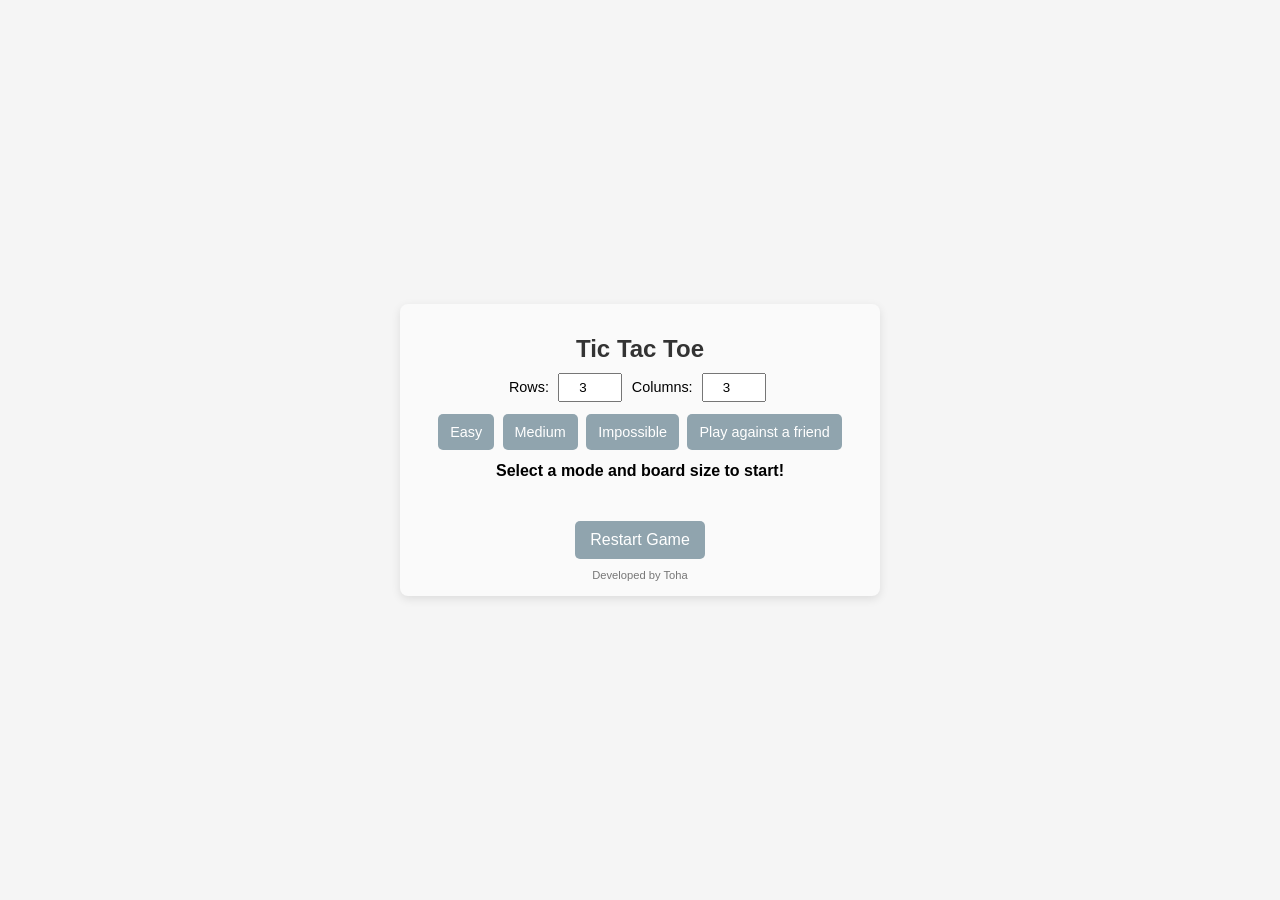
==== index.html @ 947cb2d1 "Add files via upload" ====
<!DOCTYPE html>
<html lang="en">
  <head>
    <meta charset="UTF-8" />
    <meta name="viewport" content="width=device-width, initial-scale=1" />
    <title>Tic Tac Toe - Eye Comfort Edition</title>
    <style>
      :root {
        /* Soothing, muted colors */
        --primary-color: #90A4AE;         /* Soft blue-gray for primary buttons */
        --primary-hover: #78909C;         /* Slightly darker for hover */
        --border-color: #B0BEC5;          /* Light grey border for cells */
        --win-bg: #DCEDC8;                /* Calm pastel green for winning cells */
        --win-glow-start: #AED581;        /* Soft glow effect start */
        --win-glow-end: #7CB342;          /* Soft glow effect end */
        --reset-bg: #90A4AE;              /* Reset button background */
        --reset-hover: #78909C;           /* Hover color for reset button */
        --container-bg: #FAFAFA;          /* Very light grey container background */
        --text-color: #455A64;            /* Dark blue-gray for cell text */
      }

      /* Basic reset and layout */
      html,
      body {
        margin: 0;
        padding: 0;
        background: #f5f5f5;
        font-family: Arial, sans-serif;
        height: 100%;
      }
      body {
        display: flex;
        align-items: center;
        justify-content: center;
        min-height: 100vh;
      }

      /* Main container remains static */
      .container {
        position: relative;
        width: 90%;
        max-width: 450px;
        padding: 15px;
        background: var(--container-bg);
        border-radius: 8px;
        box-shadow: 0 3px 10px rgba(0, 0, 0, 0.1);
        text-align: center;
        margin: 10px;
        overflow: hidden;
      }

      h1 {
        margin-bottom: 10px;
        color: #333;
        font-size: 1.5em;
      }

      /* Confetti container */
      #confettiContainer {
        position: absolute;
        top: 0;
        left: 0;
        right: 0;
        bottom: 0;
        pointer-events: none;
        overflow: visible;
        z-index: 10;
      }

      /* Board size inputs */
      .board-size {
        margin-bottom: 10px;
      }
      .board-size label {
        font-size: 0.9em;
      }
      .board-size input {
        width: 50px;
        padding: 5px;
        margin: 0 5px;
        text-align: center;
      }

      /* Mode buttons */
      .modes {
        margin-bottom: 10px;
      }
      .mode {
        margin: 2px;
        padding: 10px 12px;
        background-color: var(--primary-color);
        color: white;
        border: none;
        border-radius: 5px;
        cursor: pointer;
        font-size: 0.9em;
        transition: background-color 0.3s;
      }
      .mode:hover {
        background-color: var(--primary-hover);
      }

      /* Status message */
      #status {
        margin: 10px 0;
        font-weight: bold;
        min-height: 1.2em;
        font-size: 1em;
      }

      /* Board container (static) */
      #board {
        display: grid;
        gap: 5px;
        margin: 15px auto;
      }

      /* Game cells */
      .cell {
        position: relative;
        background: var(--container-bg);
        border: 2px solid var(--border-color);
        cursor: pointer;
        user-select: none;
        animation: fadeIn 0.5s ease-in-out;
        height: 0;
        padding-bottom: 100%;
      }
      .cell span {
        position: absolute;
        top: 50%;
        left: 50%;
        transform: translate(-50%, -50%);
        font-size: 2em;
        color: var(--text-color);
      }
      .cell.cell-filled span {
        animation: pop 0.3s forwards;
      }
      @keyframes pop {
        from {
          transform: translate(-50%, -50%) scale(0.5);
        }
        to {
          transform: translate(-50%, -50%) scale(1);
        }
      }
      @keyframes fadeIn {
        from {
          opacity: 0;
          transform: scale(0.5);
        }
        to {
          opacity: 1;
          transform: scale(1);
        }
      }

      /* Winning cell highlight with soft glow */
      .win {
        background-color: var(--win-bg);
        animation: glow 1s infinite alternate;
      }
      @keyframes glow {
        from {
          box-shadow: 0 0 10px var(--win-glow-start);
        }
        to {
          box-shadow: 0 0 20px var(--win-glow-end);
        }
      }

      /* Confetti element styling and animation */
      .confetti {
        position: absolute;
        width: 8px;
        height: 8px;
        opacity: 0.9;
        pointer-events: none;
        animation: confettiFall linear forwards;
      }
      @keyframes confettiFall {
        0% {
          transform: translate(0, 0) rotate(0deg);
          opacity: 1;
        }
        100% {
          transform: translate(var(--tx), var(--ty)) rotate(360deg);
          opacity: 0;
        }
      }

      /* Restart button */
      #reset {
        margin-top: 10px;
        padding: 10px 15px;
        font-size: 1em;
        border: none;
        background-color: var(--reset-bg);
        color: white;
        border-radius: 5px;
        cursor: pointer;
        transition: background-color 0.3s;
      }
      #reset:hover {
        background-color: var(--reset-hover);
      }

      /* Footer branding */
      footer {
        margin-top: 10px;
        font-size: 0.7em;
        color: #777;
      }

      /* Mobile tweaks */
      @media (max-width: 480px) {
        h1 {
          font-size: 1.3em;
        }
        .cell span {
          font-size: 1.5em;
        }
        .mode {
          padding: 8px 10px;
          font-size: 0.85em;
        }
        #reset {
          padding: 8px 12px;
          font-size: 0.9em;
        }
      }
    </style>
  </head>
  <body>
    <div class="container">
      <h1>Tic Tac Toe</h1>
      <!-- Confetti container -->
      <div id="confettiContainer"></div>
      <!-- Board size settings -->
      <div class="board-size">
        <label for="rowsInput">Rows:</label>
        <input type="number" id="rowsInput" min="3" max="5" value="3" />
        <label for="colsInput">Columns:</label>
        <input type="number" id="colsInput" min="3" max="5" value="3" />
      </div>
      <!-- Mode selection -->
      <div class="modes">
        <button class="mode" data-level="easy">Easy</button>
        <button class="mode" data-level="medium">Medium</button>
        <button class="mode" data-level="impossible">Impossible</button>
        <button class="mode" data-level="friend">Play against a friend</button>
      </div>
      <!-- Status message -->
      <div id="status">Select a mode and board size to start!</div>
      <!-- Game board (generated dynamically) -->
      <div id="board"></div>
      <button id="reset">Restart Game</button>
      <!-- Footer branding -->
      <footer>
        Developed by Toha
      </footer>
    </div>

    <script>
      // Global game state variables
      let board = [];
      let rows = 3,
        cols = 3;
      let winCount = 3;
      let currentPlayer = "X";
      let gameActive = false;
      let mode = "";
      let depthLimit = Infinity; // For minimax search on larger boards

      const statusDisplay = document.getElementById("status");
      const boardContainer = document.getElementById("board");
      const rowsInput = document.getElementById("rowsInput");
      const colsInput = document.getElementById("colsInput");
      const confettiContainer = document.getElementById("confettiContainer");

      // Mode button event listeners
      document.querySelectorAll(".mode").forEach((button) => {
        button.addEventListener("click", function () {
          mode = this.getAttribute("data-level");
          startGame();
        });
      });

      // Reset game event
      document.getElementById("reset").addEventListener("click", startGame);

      // Start / restart the game
      function startGame() {
        rows = Math.min(Math.max(parseInt(rowsInput.value) || 3, 3), 5);
        cols = Math.min(Math.max(parseInt(colsInput.value) || 3, 3), 5);

        // For rectangular boards, use the smaller dimension as the win condition
        if (rows === cols) {
          winCount = (rows === 3) ? 3 : (rows === 4 ? 3 : 4);
        } else {
          winCount = Math.min(rows, cols);
        }

        depthLimit = rows * cols > 9 ? 4 : Infinity;
        board = Array(rows * cols).fill("");
        currentPlayer = "X";
        gameActive = true;
        updateStatus();
        createBoard();
        confettiContainer.innerHTML = "";
      }

      // Dynamically create the board grid
      function createBoard() {
        boardContainer.innerHTML = "";
        boardContainer.style.gridTemplateColumns = `repeat(${cols}, 1fr)`;
        for (let i = 0; i < rows * cols; i++) {
          const cell = document.createElement("div");
          cell.classList.add("cell");
          cell.setAttribute("data-index", i);
          cell.addEventListener("click", cellClick);
          const span = document.createElement("span");
          cell.appendChild(span);
          boardContainer.appendChild(cell);
        }
      }

      // Handle a cell click
      function cellClick() {
        const index = parseInt(this.getAttribute("data-index"));
        if (!gameActive || board[index] !== "") return;
        makeMove(index, currentPlayer);
        // If playing against the computer, let it move after a brief pause
        if (gameActive && mode !== "friend") {
          setTimeout(() => {
            const move = getComputerMove(mode);
            if (move !== null) {
              makeMove(move, "O");
            }
          }, 300);
        }
      }

      // Execute a move for a given player
      function makeMove(index, player) {
        board[index] = player;
        const cell = boardContainer.querySelector(`.cell[data-index="${index}"]`);
        cell.firstElementChild.textContent = player;
        cell.classList.add("cell-filled");

        const winLine = checkWinForPlayer(player);
        if (winLine) {
          highlightWinningCells(winLine);
          statusDisplay.textContent = player + " wins!";
          gameActive = false;
          launchConfetti();
          return;
        }

        if (board.every((cellVal) => cellVal !== "")) {
          statusDisplay.textContent = "Draw!";
          gameActive = false;
          return;
        }

        if (mode === "friend") {
          currentPlayer = currentPlayer === "X" ? "O" : "X";
          statusDisplay.textContent = currentPlayer + "'s turn";
        }
      }

      // Update the status message (and note if board is rectangular)
      function updateStatus() {
        let baseStatus;
        if (mode === "friend") {
          baseStatus = "Friend mode: X's turn";
        } else if (mode) {
          baseStatus = `Playing vs ${mode.toUpperCase()} computer. Your turn!`;
        } else {
          baseStatus = "Select a mode and board size to start!";
        }
        if (rows !== cols) {
          baseStatus += " (Rectangular board: " + winCount + " in a row to win)";
        }
        statusDisplay.textContent = baseStatus;
      }

      // Check all directions for a winning line for the given player
      function checkWinForPlayer(player) {
        const directions = [
          { dr: 0, dc: 1 },
          { dr: 1, dc: 0 },
          { dr: 1, dc: 1 },
          { dr: 1, dc: -1 },
        ];
        for (let r = 0; r < rows; r++) {
          for (let c = 0; c < cols; c++) {
            if (board[r * cols + c] === player) {
              for (let { dr, dc } of directions) {
                let line = [];
                let valid = true;
                for (let k = 0; k < winCount; k++) {
                  let nr = r + dr * k;
                  let nc = c + dc * k;
                  if (nr < 0 || nr >= rows || nc < 0 || nc >= cols) {
                    valid = false;
                    break;
                  }
                  if (board[nr * cols + nc] !== player) {
                    valid = false;
                    break;
                  }
                  line.push(nr * cols + nc);
                }
                if (valid) return line;
              }
            }
          }
        }
        return null;
      }

      // Highlight winning cells with a soft glow effect
      function highlightWinningCells(winLine) {
        winLine.forEach((index) => {
          const cell = boardContainer.querySelector(`.cell[data-index="${index}"]`);
          cell.classList.add("win");
        });
      }

      // Return an array of indices for empty cells
      function getAvailableMoves() {
        return board
          .map((v, i) => (v === "" ? i : null))
          .filter((v) => v !== null);
      }

      // Choose a computer move based on the given difficulty
      function getComputerMove(difficulty) {
        const available = getAvailableMoves();
        if (available.length === 0) return null;
        if (difficulty === "easy") {
          return available[Math.floor(Math.random() * available.length)];
        } else if (difficulty === "medium") {
          for (let move of available) {
            board[move] = "O";
            if (checkWinForPlayer("O")) {
              board[move] = "";
              return move;
            }
            board[move] = "";
          }
          for (let move of available) {
            board[move] = "X";
            if (checkWinForPlayer("X")) {
              board[move] = "";
              return move;
            }
            board[move] = "";
          }
          return available[Math.floor(Math.random() * available.length)];
        } else if (difficulty === "impossible") {
          return minimaxMove();
        }
      }

      // Use minimax to determine the best move (depth-limited for larger boards)
      function minimaxMove() {
        let bestScore = -Infinity;
        let bestMove = null;
        for (let i = 0; i < board.length; i++) {
          if (board[i] === "") {
            board[i] = "O";
            let score = minimax(board, 0, false);
            board[i] = "";
            if (score > bestScore) {
              bestScore = score;
              bestMove = i;
            }
          }
        }
        return bestMove;
      }
      function minimax(newBoard, depth, isMaximizing) {
        let score = evaluateBoard(newBoard);
        if (score !== null || depth === depthLimit) {
          return score !== null ? score : 0;
        }
        if (isMaximizing) {
          let best = -Infinity;
          for (let i = 0; i < newBoard.length; i++) {
            if (newBoard[i] === "") {
              newBoard[i] = "O";
              best = Math.max(best, minimax(newBoard, depth + 1, false));
              newBoard[i] = "";
            }
          }
          return best;
        } else {
          let best = Infinity;
          for (let i = 0; i < newBoard.length; i++) {
            if (newBoard[i] === "") {
              newBoard[i] = "X";
              best = Math.min(best, minimax(newBoard, depth + 1, true));
              newBoard[i] = "";
            }
          }
          return best;
        }
      }
      function evaluateBoard(currentBoard) {
        if (checkWinForPlayer("O")) return 10;
        else if (checkWinForPlayer("X")) return -10;
        else if (currentBoard.every((cell) => cell !== "")) return 0;
        return null;
      }

      // Launch a confetti burst using a pastel comfort palette
      function launchConfetti() {
        const colors = [
          "#B3E5FC",
          "#B2DFDB",
          "#F1F8E9",
          "#FFECB3",
          "#FFE0B2",
          "#D1C4E9",
        ];
        const confettiCount = 30;
        for (let i = 0; i < confettiCount; i++) {
          const confetti = document.createElement("div");
          confetti.classList.add("confetti");
          confetti.style.left = Math.random() * 100 + "%";
          confetti.style.top = Math.random() * 20 + "px";
          confetti.style.backgroundColor =
            colors[Math.floor(Math.random() * colors.length)];
          const tx = (Math.random() * 100 - 50) + "px";
          const ty = (Math.random() * 150 + 150) + "px";
          confetti.style.setProperty("--tx", tx);
          confetti.style.setProperty("--ty", ty);
          const duration = Math.random() * 0.5 + 1.0;
          confetti.style.animationDuration = duration + "s";
          confetti.style.animationDelay = Math.random() * 0.3 + "s";
          confettiContainer.appendChild(confetti);
        }
        setTimeout(() => {
          confettiContainer.innerHTML = "";
        }, 2000);
      }
    </script>
  </body>
</html>
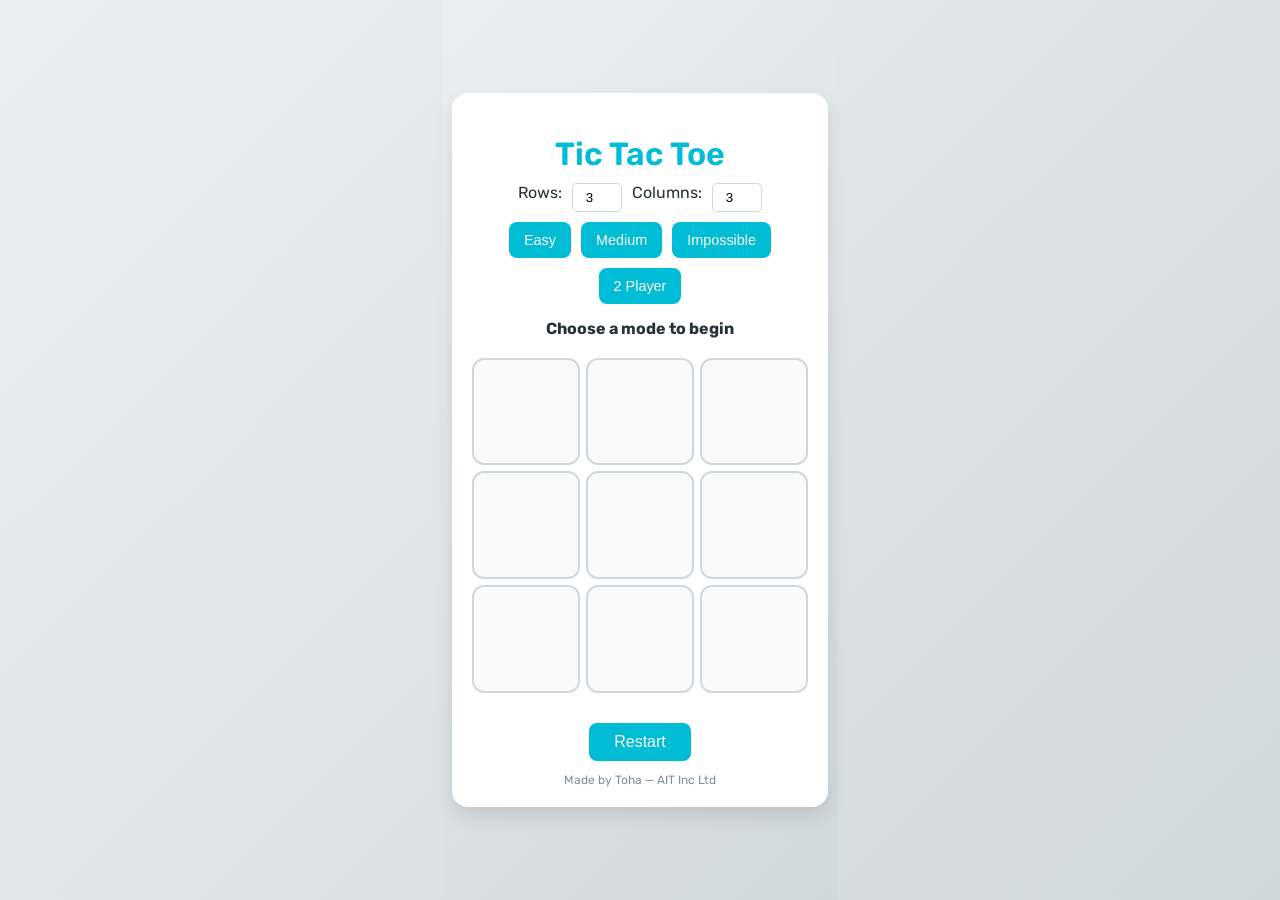
==== commit d2c15b4f: "Add files via upload" ====
--- a/index.html
+++ b/index.html
@@ -1,552 +1,495 @@
 <!DOCTYPE html>
 <html lang="en">
-  <head>
-    <meta charset="UTF-8" />
-    <meta name="viewport" content="width=device-width, initial-scale=1" />
-    <title>Tic Tac Toe - Eye Comfort Edition</title>
-    <style>
-      :root {
-        /* Soothing, muted colors */
-        --primary-color: #90A4AE;         /* Soft blue-gray for primary buttons */
-        --primary-hover: #78909C;         /* Slightly darker for hover */
-        --border-color: #B0BEC5;          /* Light grey border for cells */
-        --win-bg: #DCEDC8;                /* Calm pastel green for winning cells */
-        --win-glow-start: #AED581;        /* Soft glow effect start */
-        --win-glow-end: #7CB342;          /* Soft glow effect end */
-        --reset-bg: #90A4AE;              /* Reset button background */
-        --reset-hover: #78909C;           /* Hover color for reset button */
-        --container-bg: #FAFAFA;          /* Very light grey container background */
-        --text-color: #455A64;            /* Dark blue-gray for cell text */
-      }
-
-      /* Basic reset and layout */
-      html,
-      body {
-        margin: 0;
-        padding: 0;
-        background: #f5f5f5;
-        font-family: Arial, sans-serif;
-        height: 100%;
-      }
-      body {
-        display: flex;
-        align-items: center;
-        justify-content: center;
-        min-height: 100vh;
-      }
-
-      /* Main container remains static */
-      .container {
-        position: relative;
-        width: 90%;
-        max-width: 450px;
-        padding: 15px;
-        background: var(--container-bg);
-        border-radius: 8px;
-        box-shadow: 0 3px 10px rgba(0, 0, 0, 0.1);
-        text-align: center;
-        margin: 10px;
-        overflow: hidden;
-      }
-
-      h1 {
-        margin-bottom: 10px;
-        color: #333;
-        font-size: 1.5em;
-      }
-
-      /* Confetti container */
-      #confettiContainer {
-        position: absolute;
-        top: 0;
-        left: 0;
-        right: 0;
-        bottom: 0;
-        pointer-events: none;
-        overflow: visible;
-        z-index: 10;
-      }
-
-      /* Board size inputs */
-      .board-size {
-        margin-bottom: 10px;
-      }
-      .board-size label {
-        font-size: 0.9em;
-      }
-      .board-size input {
-        width: 50px;
-        padding: 5px;
-        margin: 0 5px;
-        text-align: center;
-      }
-
-      /* Mode buttons */
-      .modes {
-        margin-bottom: 10px;
-      }
-      .mode {
-        margin: 2px;
-        padding: 10px 12px;
-        background-color: var(--primary-color);
-        color: white;
-        border: none;
-        border-radius: 5px;
-        cursor: pointer;
-        font-size: 0.9em;
-        transition: background-color 0.3s;
-      }
-      .mode:hover {
-        background-color: var(--primary-hover);
-      }
-
-      /* Status message */
-      #status {
-        margin: 10px 0;
-        font-weight: bold;
-        min-height: 1.2em;
-        font-size: 1em;
-      }
-
-      /* Board container (static) */
-      #board {
-        display: grid;
-        gap: 5px;
-        margin: 15px auto;
-      }
-
-      /* Game cells */
-      .cell {
-        position: relative;
-        background: var(--container-bg);
-        border: 2px solid var(--border-color);
-        cursor: pointer;
-        user-select: none;
-        animation: fadeIn 0.5s ease-in-out;
-        height: 0;
-        padding-bottom: 100%;
-      }
-      .cell span {
-        position: absolute;
-        top: 50%;
-        left: 50%;
-        transform: translate(-50%, -50%);
-        font-size: 2em;
-        color: var(--text-color);
-      }
-      .cell.cell-filled span {
-        animation: pop 0.3s forwards;
-      }
-      @keyframes pop {
-        from {
-          transform: translate(-50%, -50%) scale(0.5);
+<head>
+  <meta charset="UTF-8" />
+  <meta name="viewport" content="width=device-width, initial-scale=1" />
+  <title>Tic-Tac-Toe.web</title>
+  <link
+    href="https://fonts.googleapis.com/css2?family=Rubik:wght@400;600&display=swap"
+    rel="stylesheet"
+  />
+  <style>
+    :root {
+      --primary-color: #00bcd4;
+      --primary-hover: #00acc1;
+      --bg-gradient: linear-gradient(135deg, #eceff1, #cfd8dc);
+      --board-bg: #ffffff;
+      --cell-border: #cfd8dc;
+      --win-bg: #c8e6c9;
+      --text-color: #263238;
+      --shadow: 0 10px 20px rgba(0,0,0,0.1);
+      --font-main: 'Rubik', sans-serif;
+    }
+
+    * { box-sizing: border-box; }
+    html, body {
+      margin: 0; padding: 0;
+      font-family: var(--font-main);
+      background: var(--bg-gradient);
+      display: flex;
+      align-items: center;
+      justify-content: center;
+      min-height: 100vh;
+    }
+
+    .container {
+      background: var(--board-bg);
+      padding: 20px;
+      border-radius: 16px;
+      box-shadow: var(--shadow);
+      text-align: center;
+      width: 95%;
+      max-width: 500px;
+      animation: fadeIn 0.5s ease-out;
+      position: relative;
+      transition: all 0.3s ease;
+    }
+
+    .container.game-over {
+      background: #f1f8e9;
+      box-shadow: 0 0 20px rgba(76, 175, 80, 0.4);
+      transform: scale(1.02);
+    }
+
+    h1 {
+      font-size: 2em;
+      margin-bottom: 10px;
+      color: var(--primary-color);
+      font-weight: 600;
+    }
+
+    .board-size, .modes {
+      margin: 10px 0;
+      display: flex;
+      justify-content: center;
+      flex-wrap: wrap;
+      gap: 10px;
+    }
+
+    label {
+      font-size: 1em;
+      color: var(--text-color);
+    }
+
+    input[type="number"] {
+      width: 50px;
+      text-align: center;
+      padding: 6px;
+      border: 1px solid var(--cell-border);
+      border-radius: 5px;
+    }
+
+    .mode {
+      padding: 10px 15px;
+      background-color: var(--primary-color);
+      border: none;
+      color: white;
+      border-radius: 8px;
+      cursor: pointer;
+      font-size: 0.9em;
+      transition: background 0.3s, transform 0.2s;
+    }
+    .mode:hover {
+      background-color: var(--primary-hover);
+      transform: scale(1.05);
+    }
+
+    #status {
+      font-weight: bold;
+      margin: 15px 0;
+      color: var(--text-color);
+      min-height: 1.5em;
+      font-size: 1em;
+    }
+
+    #board {
+      display: grid;
+      gap: 6px;
+      margin: 15px auto;
+      width: 100%;
+      max-width: 400px;
+      aspect-ratio: 1/1;
+    }
+
+    .cell {
+      position: relative;
+      background: #fafafa;
+      border: 2px solid var(--cell-border);
+      border-radius: 12px;
+      cursor: pointer;
+      width: 100%;
+      aspect-ratio: 1/1;
+      transition: background 0.2s;
+    }
+
+    .cell span {
+      position: absolute;
+      top: 50%; left: 50%;
+      transform: translate(-50%, -50%) scale(0);
+      font-size: 2.2em;
+      animation: popIn 0.4s forwards;
+    }
+    .cell-filled span {
+      animation: popIn 0.4s forwards;
+    }
+    @keyframes popIn {
+      from { transform: translate(-50%, -50%) scale(0.3); opacity: 0; }
+      to   { transform: translate(-50%, -50%) scale(1);   opacity: 1; }
+    }
+
+    .win {
+      background-color: var(--win-bg) !important;
+      box-shadow: 0 0 15px #66bb6a;
+    }
+
+    @keyframes fadeIn {
+      from { opacity: 0; transform: scale(0.95); }
+      to   { opacity: 1; transform: scale(1); }
+    }
+
+    /* Play Again overlay */
+    .overlay {
+      position: absolute;
+      top: 0; left: 0; right: 0; bottom: 0;
+      background: rgba(0,0,0,0.5);
+      display: flex;
+      align-items: center;
+      justify-content: center;
+      opacity: 0;
+      pointer-events: none;
+      transition: opacity 0.3s ease;
+      z-index: 20;
+    }
+    .overlay.show {
+      opacity: 1; pointer-events: all;
+    }
+    .overlay-content {
+      background: var(--board-bg);
+      padding: 20px;
+      border-radius: 16px;
+      text-align: center;
+      box-shadow: var(--shadow);
+    }
+
+    .play-again {
+      margin-top: 15px;
+      padding: 10px 25px;
+      font-size: 1em;
+      background-color: var(--primary-color);
+      color: white;
+      border: none;
+      border-radius: 8px;
+      cursor: pointer;
+      transition: background 0.3s, transform 0.2s;
+    }
+    .play-again:hover {
+      background-color: var(--primary-hover);
+      transform: scale(1.05);
+    }
+
+    footer {
+      margin-top: 12px;
+      font-size: 0.75em;
+      color: #78909C;
+    }
+
+    #confettiContainer {
+      position: absolute;
+      top: 0; left: 0; right: 0; bottom: 0;
+      pointer-events: none;
+      z-index: 10;
+    }
+    .confetti {
+      position: absolute;
+      width: 8px; height: 8px;
+      border-radius: 50%;
+      animation: confettiDrop linear forwards;
+      opacity: 0.9;
+    }
+    @keyframes confettiDrop {
+      0% { transform: translateY(0) rotate(0deg); opacity: 1; }
+      100% { transform: translateY(200px) rotate(360deg); opacity: 0; }
+    }
+
+    @media (max-width: 500px) {
+      .mode { flex: 1 0 45%; }
+    }
+  </style>
+</head>
+<body>
+  <div class="container">
+    <h1>Tic Tac Toe</h1>
+    <div id="confettiContainer"></div>
+
+    <div class="board-size">
+      <label for="rowsInput">Rows:</label>
+      <input type="number" id="rowsInput" min="3" max="5" value="3" />
+      <label for="colsInput">Columns:</label>
+      <input type="number" id="colsInput" min="3" max="5" value="3" />
+    </div>
+
+    <div class="modes">
+      <button class="mode" data-level="easy">Easy</button>
+      <button class="mode" data-level="medium">Medium</button>
+      <button class="mode" data-level="impossible">Impossible</button>
+      <button class="mode" data-level="friend">2 Player</button>
+    </div>
+
+    <div id="status">Choose a mode to begin</div>
+    <div id="board"></div>
+
+    <!-- Always-visible Restart button -->
+    <button id="restart" class="play-again">Restart</button>
+
+    <footer>Made by Toha — AIT Inc Ltd</footer>
+
+    <!-- Overlay for Play Again -->
+    <div id="overlay" class="overlay">
+      <div class="overlay-content">
+        <div id="endMessage"></div>
+        <button id="playAgain" class="play-again">Play Again</button>
+      </div>
+    </div>
+  </div>
+
+  <script>
+    let board = [];
+    let rows = 3, cols = 3, winCount = 3;
+    let currentPlayer = 'X', gameActive = false, mode = '';
+    let depthLimit = Infinity;
+
+    const boardContainer   = document.getElementById('board');
+    const statusDisplay    = document.getElementById('status');
+    const confettiContainer= document.getElementById('confettiContainer');
+    const rowsInput        = document.getElementById('rowsInput');
+    const colsInput        = document.getElementById('colsInput');
+    const container        = document.querySelector('.container');
+    const overlay          = document.getElementById('overlay');
+    const endMessage       = document.getElementById('endMessage');
+    const playAgainBtn     = document.getElementById('playAgain');
+    const restartBtn       = document.getElementById('restart');
+
+    // Mode buttons
+    document.querySelectorAll('.mode').forEach(btn => {
+      btn.addEventListener('click', () => {
+        mode = btn.dataset.level;
+        startGame();
+      });
+    });
+
+    // Always-visible Restart
+    restartBtn.addEventListener('click', () => {
+      overlay.classList.remove('show');
+      startGame();
+    });
+
+    // Play Again inside overlay
+    playAgainBtn.addEventListener('click', () => {
+      overlay.classList.remove('show');
+      startGame();
+    });
+
+    // Initialize or restart
+    function startGame() {
+      rows = Math.max(3, Math.min(+rowsInput.value, 5));
+      cols = Math.max(3, Math.min(+colsInput.value, 5));
+      winCount = rows === cols
+        ? (rows === 4 ? 3 : rows)
+        : Math.min(rows, cols);
+      depthLimit = rows * cols > 9 ? 4 : Infinity;
+
+      board = Array(rows * cols).fill('');
+      currentPlayer = 'X';
+      gameActive = true;
+
+      updateStatus();
+      renderBoard();
+      confettiContainer.innerHTML = '';
+      container.classList.remove('game-over');
+      overlay.classList.remove('show');
+    }
+
+    function renderBoard() {
+      boardContainer.innerHTML = '';
+      boardContainer.style.gridTemplateColumns = `repeat(${cols},1fr)`;
+      board.forEach((_, i) => {
+        const cell = document.createElement('div');
+        cell.className = 'cell';
+        cell.dataset.index = i;
+        cell.addEventListener('click', onCellClick);
+        cell.appendChild(document.createElement('span'));
+        boardContainer.appendChild(cell);
+      });
+    }
+
+    function onCellClick() {
+      const idx = +this.dataset.index;
+      if (!gameActive || board[idx]) return;
+      makeMove(idx, currentPlayer);
+      if (gameActive && mode !== 'friend') {
+        setTimeout(() => {
+          const ai = getComputerMove(mode);
+          if (ai !== null) makeMove(ai, 'O');
+        }, 300);
+      }
+    }
+
+    function makeMove(idx, player) {
+      board[idx] = player;
+      const cell = boardContainer.querySelector(`.cell[data-index="${idx}"]`);
+      cell.querySelector('span').textContent = player === 'X' ? '❌' : '⭕';
+      cell.classList.add('cell-filled');
+
+      const winLine = checkWinForPlayer(player);
+      if (winLine) {
+        highlightWin(winLine);
+        finishGame(`${player === 'X' ? '❌' : '⭕'} wins! 🎉`);
+      }
+      else if (board.every(v => v)) {
+        finishGame('Draw! 🤝');
+      }
+      else {
+        currentPlayer = player === 'X' ? 'O' : 'X';
+        if (mode === 'friend') {
+          statusDisplay.textContent = `${currentPlayer === 'X' ? '❌' : '⭕'}'s turn`;
         }
-        to {
-          transform: translate(-50%, -50%) scale(1);
-        }
-      }
-      @keyframes fadeIn {
-        from {
-          opacity: 0;
-          transform: scale(0.5);
-        }
-        to {
-          opacity: 1;
-          transform: scale(1);
-        }
-      }
-
-      /* Winning cell highlight with soft glow */
-      .win {
-        background-color: var(--win-bg);
-        animation: glow 1s infinite alternate;
-      }
-      @keyframes glow {
-        from {
-          box-shadow: 0 0 10px var(--win-glow-start);
-        }
-        to {
-          box-shadow: 0 0 20px var(--win-glow-end);
-        }
-      }
-
-      /* Confetti element styling and animation */
-      .confetti {
-        position: absolute;
-        width: 8px;
-        height: 8px;
-        opacity: 0.9;
-        pointer-events: none;
-        animation: confettiFall linear forwards;
-      }
-      @keyframes confettiFall {
-        0% {
-          transform: translate(0, 0) rotate(0deg);
-          opacity: 1;
-        }
-        100% {
-          transform: translate(var(--tx), var(--ty)) rotate(360deg);
-          opacity: 0;
-        }
-      }
-
-      /* Restart button */
-      #reset {
-        margin-top: 10px;
-        padding: 10px 15px;
-        font-size: 1em;
-        border: none;
-        background-color: var(--reset-bg);
-        color: white;
-        border-radius: 5px;
-        cursor: pointer;
-        transition: background-color 0.3s;
-      }
-      #reset:hover {
-        background-color: var(--reset-hover);
-      }
-
-      /* Footer branding */
-      footer {
-        margin-top: 10px;
-        font-size: 0.7em;
-        color: #777;
-      }
-
-      /* Mobile tweaks */
-      @media (max-width: 480px) {
-        h1 {
-          font-size: 1.3em;
-        }
-        .cell span {
-          font-size: 1.5em;
-        }
-        .mode {
-          padding: 8px 10px;
-          font-size: 0.85em;
-        }
-        #reset {
-          padding: 8px 12px;
-          font-size: 0.9em;
-        }
-      }
-    </style>
-  </head>
-  <body>
-    <div class="container">
-      <h1>Tic Tac Toe</h1>
-      <!-- Confetti container -->
-      <div id="confettiContainer"></div>
-      <!-- Board size settings -->
-      <div class="board-size">
-        <label for="rowsInput">Rows:</label>
-        <input type="number" id="rowsInput" min="3" max="5" value="3" />
-        <label for="colsInput">Columns:</label>
-        <input type="number" id="colsInput" min="3" max="5" value="3" />
-      </div>
-      <!-- Mode selection -->
-      <div class="modes">
-        <button class="mode" data-level="easy">Easy</button>
-        <button class="mode" data-level="medium">Medium</button>
-        <button class="mode" data-level="impossible">Impossible</button>
-        <button class="mode" data-level="friend">Play against a friend</button>
-      </div>
-      <!-- Status message -->
-      <div id="status">Select a mode and board size to start!</div>
-      <!-- Game board (generated dynamically) -->
-      <div id="board"></div>
-      <button id="reset">Restart Game</button>
-      <!-- Footer branding -->
-      <footer>
-        Developed by Toha
-      </footer>
-    </div>
-
-    <script>
-      // Global game state variables
-      let board = [];
-      let rows = 3,
-        cols = 3;
-      let winCount = 3;
-      let currentPlayer = "X";
-      let gameActive = false;
-      let mode = "";
-      let depthLimit = Infinity; // For minimax search on larger boards
-
-      const statusDisplay = document.getElementById("status");
-      const boardContainer = document.getElementById("board");
-      const rowsInput = document.getElementById("rowsInput");
-      const colsInput = document.getElementById("colsInput");
-      const confettiContainer = document.getElementById("confettiContainer");
-
-      // Mode button event listeners
-      document.querySelectorAll(".mode").forEach((button) => {
-        button.addEventListener("click", function () {
-          mode = this.getAttribute("data-level");
-          startGame();
-        });
-      });
-
-      // Reset game event
-      document.getElementById("reset").addEventListener("click", startGame);
-
-      // Start / restart the game
-      function startGame() {
-        rows = Math.min(Math.max(parseInt(rowsInput.value) || 3, 3), 5);
-        cols = Math.min(Math.max(parseInt(colsInput.value) || 3, 3), 5);
-
-        // For rectangular boards, use the smaller dimension as the win condition
-        if (rows === cols) {
-          winCount = (rows === 3) ? 3 : (rows === 4 ? 3 : 4);
-        } else {
-          winCount = Math.min(rows, cols);
-        }
-
-        depthLimit = rows * cols > 9 ? 4 : Infinity;
-        board = Array(rows * cols).fill("");
-        currentPlayer = "X";
-        gameActive = true;
-        updateStatus();
-        createBoard();
-        confettiContainer.innerHTML = "";
-      }
-
-      // Dynamically create the board grid
-      function createBoard() {
-        boardContainer.innerHTML = "";
-        boardContainer.style.gridTemplateColumns = `repeat(${cols}, 1fr)`;
-        for (let i = 0; i < rows * cols; i++) {
-          const cell = document.createElement("div");
-          cell.classList.add("cell");
-          cell.setAttribute("data-index", i);
-          cell.addEventListener("click", cellClick);
-          const span = document.createElement("span");
-          cell.appendChild(span);
-          boardContainer.appendChild(cell);
-        }
-      }
-
-      // Handle a cell click
-      function cellClick() {
-        const index = parseInt(this.getAttribute("data-index"));
-        if (!gameActive || board[index] !== "") return;
-        makeMove(index, currentPlayer);
-        // If playing against the computer, let it move after a brief pause
-        if (gameActive && mode !== "friend") {
-          setTimeout(() => {
-            const move = getComputerMove(mode);
-            if (move !== null) {
-              makeMove(move, "O");
+      }
+    }
+
+    function finishGame(msg) {
+      statusDisplay.textContent = msg;
+      gameActive = false;
+      container.classList.add('game-over');
+      showConfetti();
+      endMessage.textContent = msg;
+      overlay.classList.add('show');
+    }
+
+    function updateStatus() {
+      let text = mode === 'friend'
+        ? "2 Player Mode: ❌'s Turn"
+        : mode
+          ? `Playing ${mode.toUpperCase()} AI: Your Move!`
+          : "Choose a mode to begin";
+      if (rows !== cols) text += ` (${winCount} in a row to win)`;
+      statusDisplay.textContent = text;
+    }
+
+    function checkWinForPlayer(player) {
+      const dirs = [{r:0,c:1},{r:1,c:0},{r:1,c:1},{r:1,c:-1}];
+      for (let r=0; r<rows; r++) {
+        for (let c=0; c<cols; c++) {
+          const i = r*cols + c;
+          if (board[i] !== player) continue;
+          for (let {r:dr,c:dc} of dirs) {
+            const seq = [];
+            let ok = true;
+            for (let k=0; k<winCount; k++) {
+              const nr = r + dr*k, nc = c + dc*k;
+              if (nr<0||nc<0||nr>=rows||nc>=cols||board[nr*cols+nc]!==player) {
+                ok = false; break;
+              }
+              seq.push(nr*cols + nc);
             }
-          }, 300);
-        }
-      }
-
-      // Execute a move for a given player
-      function makeMove(index, player) {
-        board[index] = player;
-        const cell = boardContainer.querySelector(`.cell[data-index="${index}"]`);
-        cell.firstElementChild.textContent = player;
-        cell.classList.add("cell-filled");
-
-        const winLine = checkWinForPlayer(player);
-        if (winLine) {
-          highlightWinningCells(winLine);
-          statusDisplay.textContent = player + " wins!";
-          gameActive = false;
-          launchConfetti();
-          return;
-        }
-
-        if (board.every((cellVal) => cellVal !== "")) {
-          statusDisplay.textContent = "Draw!";
-          gameActive = false;
-          return;
-        }
-
-        if (mode === "friend") {
-          currentPlayer = currentPlayer === "X" ? "O" : "X";
-          statusDisplay.textContent = currentPlayer + "'s turn";
-        }
-      }
-
-      // Update the status message (and note if board is rectangular)
-      function updateStatus() {
-        let baseStatus;
-        if (mode === "friend") {
-          baseStatus = "Friend mode: X's turn";
-        } else if (mode) {
-          baseStatus = `Playing vs ${mode.toUpperCase()} computer. Your turn!`;
-        } else {
-          baseStatus = "Select a mode and board size to start!";
-        }
-        if (rows !== cols) {
-          baseStatus += " (Rectangular board: " + winCount + " in a row to win)";
-        }
-        statusDisplay.textContent = baseStatus;
-      }
-
-      // Check all directions for a winning line for the given player
-      function checkWinForPlayer(player) {
-        const directions = [
-          { dr: 0, dc: 1 },
-          { dr: 1, dc: 0 },
-          { dr: 1, dc: 1 },
-          { dr: 1, dc: -1 },
-        ];
-        for (let r = 0; r < rows; r++) {
-          for (let c = 0; c < cols; c++) {
-            if (board[r * cols + c] === player) {
-              for (let { dr, dc } of directions) {
-                let line = [];
-                let valid = true;
-                for (let k = 0; k < winCount; k++) {
-                  let nr = r + dr * k;
-                  let nc = c + dc * k;
-                  if (nr < 0 || nr >= rows || nc < 0 || nc >= cols) {
-                    valid = false;
-                    break;
-                  }
-                  if (board[nr * cols + nc] !== player) {
-                    valid = false;
-                    break;
-                  }
-                  line.push(nr * cols + nc);
-                }
-                if (valid) return line;
-              }
-            }
+            if (ok) return seq;
           }
         }
-        return null;
-      }
-
-      // Highlight winning cells with a soft glow effect
-      function highlightWinningCells(winLine) {
-        winLine.forEach((index) => {
-          const cell = boardContainer.querySelector(`.cell[data-index="${index}"]`);
-          cell.classList.add("win");
-        });
-      }
-
-      // Return an array of indices for empty cells
-      function getAvailableMoves() {
-        return board
-          .map((v, i) => (v === "" ? i : null))
-          .filter((v) => v !== null);
-      }
-
-      // Choose a computer move based on the given difficulty
-      function getComputerMove(difficulty) {
-        const available = getAvailableMoves();
-        if (available.length === 0) return null;
-        if (difficulty === "easy") {
-          return available[Math.floor(Math.random() * available.length)];
-        } else if (difficulty === "medium") {
-          for (let move of available) {
-            board[move] = "O";
-            if (checkWinForPlayer("O")) {
-              board[move] = "";
-              return move;
-            }
-            board[move] = "";
-          }
-          for (let move of available) {
-            board[move] = "X";
-            if (checkWinForPlayer("X")) {
-              board[move] = "";
-              return move;
-            }
-            board[move] = "";
-          }
-          return available[Math.floor(Math.random() * available.length)];
-        } else if (difficulty === "impossible") {
-          return minimaxMove();
+      }
+      return null;
+    }
+
+    function highlightWin(line) {
+      line.forEach(i => {
+        boardContainer.querySelector(`.cell[data-index="${i}"]`)
+          .classList.add('win');
+      });
+    }
+
+    function getAvailableMoves() {
+      return board
+        .map((v,i) => v === '' ? i : null)
+        .filter(i => i !== null);
+    }
+
+    function getComputerMove(level) {
+      const moves = getAvailableMoves();
+      if (!moves.length) return null;
+      if (level === 'easy') {
+        return moves[Math.floor(Math.random() * moves.length)];
+      }
+      if (level === 'medium') {
+        // Win if possible
+        for (let m of moves) {
+          board[m] = 'O';
+          if (checkWinForPlayer('O')) { board[m] = ''; return m; }
+          board[m] = '';
         }
-      }
-
-      // Use minimax to determine the best move (depth-limited for larger boards)
-      function minimaxMove() {
-        let bestScore = -Infinity;
-        let bestMove = null;
-        for (let i = 0; i < board.length; i++) {
-          if (board[i] === "") {
-            board[i] = "O";
-            let score = minimax(board, 0, false);
-            board[i] = "";
-            if (score > bestScore) {
-              bestScore = score;
-              bestMove = i;
-            }
-          }
+        // Block
+        for (let m of moves) {
+          board[m] = 'X';
+          if (checkWinForPlayer('X')) { board[m] = ''; return m; }
+          board[m] = '';
         }
-        return bestMove;
-      }
-      function minimax(newBoard, depth, isMaximizing) {
-        let score = evaluateBoard(newBoard);
-        if (score !== null || depth === depthLimit) {
-          return score !== null ? score : 0;
-        }
-        if (isMaximizing) {
-          let best = -Infinity;
-          for (let i = 0; i < newBoard.length; i++) {
-            if (newBoard[i] === "") {
-              newBoard[i] = "O";
-              best = Math.max(best, minimax(newBoard, depth + 1, false));
-              newBoard[i] = "";
-            }
-          }
-          return best;
-        } else {
-          let best = Infinity;
-          for (let i = 0; i < newBoard.length; i++) {
-            if (newBoard[i] === "") {
-              newBoard[i] = "X";
-              best = Math.min(best, minimax(newBoard, depth + 1, true));
-              newBoard[i] = "";
-            }
-          }
-          return best;
-        }
-      }
-      function evaluateBoard(currentBoard) {
-        if (checkWinForPlayer("O")) return 10;
-        else if (checkWinForPlayer("X")) return -10;
-        else if (currentBoard.every((cell) => cell !== "")) return 0;
-        return null;
-      }
-
-      // Launch a confetti burst using a pastel comfort palette
-      function launchConfetti() {
-        const colors = [
-          "#B3E5FC",
-          "#B2DFDB",
-          "#F1F8E9",
-          "#FFECB3",
-          "#FFE0B2",
-          "#D1C4E9",
+        return moves[Math.floor(Math.random() * moves.length)];
+      }
+      return minimaxMove();
+    }
+
+    function minimaxMove() {
+      let best = -Infinity, choice = null;
+      getAvailableMoves().forEach(i => {
+        board[i] = 'O';
+        const val = minimax(0, false);
+        board[i] = '';
+        if (val > best) { best = val; choice = i; }
+      });
+      return choice;
+    }
+
+    function minimax(depth, isMax) {
+      const evalScore = evaluateBoard();
+      if (evalScore !== null || depth >= depthLimit) {
+        return evalScore ?? 0;
+      }
+      const moves = getAvailableMoves();
+      let best = isMax ? -Infinity : Infinity;
+      for (let m of moves) {
+        board[m] = isMax ? 'O' : 'X';
+        const val = minimax(depth + 1, !isMax);
+        board[m] = '';
+        best = isMax ? Math.max(best, val) : Math.min(best, val);
+      }
+      return best;
+    }
+
+    function evaluateBoard() {
+      if (checkWinForPlayer('O')) return 10;
+      if (checkWinForPlayer('X')) return -10;
+      if (board.every(c => c !== '')) return 0;
+      return null;
+    }
+
+    function showConfetti() {
+      const colors = ['#80deea','#ffccbc','#ffe082','#d1c4e9','#c5e1a5'];
+      for (let i=0; i<30; i++) {
+        const dot = document.createElement('div');
+        dot.className = 'confetti';
+        dot.style.left = Math.random()*100 + '%';
+        dot.style.top  = '-20px';
+        dot.style.backgroundColor = colors[
+          Math.floor(Math.random()*colors.length)
         ];
-        const confettiCount = 30;
-        for (let i = 0; i < confettiCount; i++) {
-          const confetti = document.createElement("div");
-          confetti.classList.add("confetti");
-          confetti.style.left = Math.random() * 100 + "%";
-          confetti.style.top = Math.random() * 20 + "px";
-          confetti.style.backgroundColor =
-            colors[Math.floor(Math.random() * colors.length)];
-          const tx = (Math.random() * 100 - 50) + "px";
-          const ty = (Math.random() * 150 + 150) + "px";
-          confetti.style.setProperty("--tx", tx);
-          confetti.style.setProperty("--ty", ty);
-          const duration = Math.random() * 0.5 + 1.0;
-          confetti.style.animationDuration = duration + "s";
-          confetti.style.animationDelay = Math.random() * 0.3 + "s";
-          confettiContainer.appendChild(confetti);
-        }
-        setTimeout(() => {
-          confettiContainer.innerHTML = "";
-        }, 2000);
-      }
-    </script>
-  </body>
+        dot.style.animationDuration = `${Math.random()*0.5 + 1.2}s`;
+        dot.style.animationDelay    = `${Math.random()*0.5}s`;
+        confettiContainer.appendChild(dot);
+      }
+      setTimeout(() => {
+        confettiContainer.innerHTML = '';
+      }, 2500);
+    }
+
+    // Launch initial board
+    startGame();
+  </script>
+</body>
 </html>
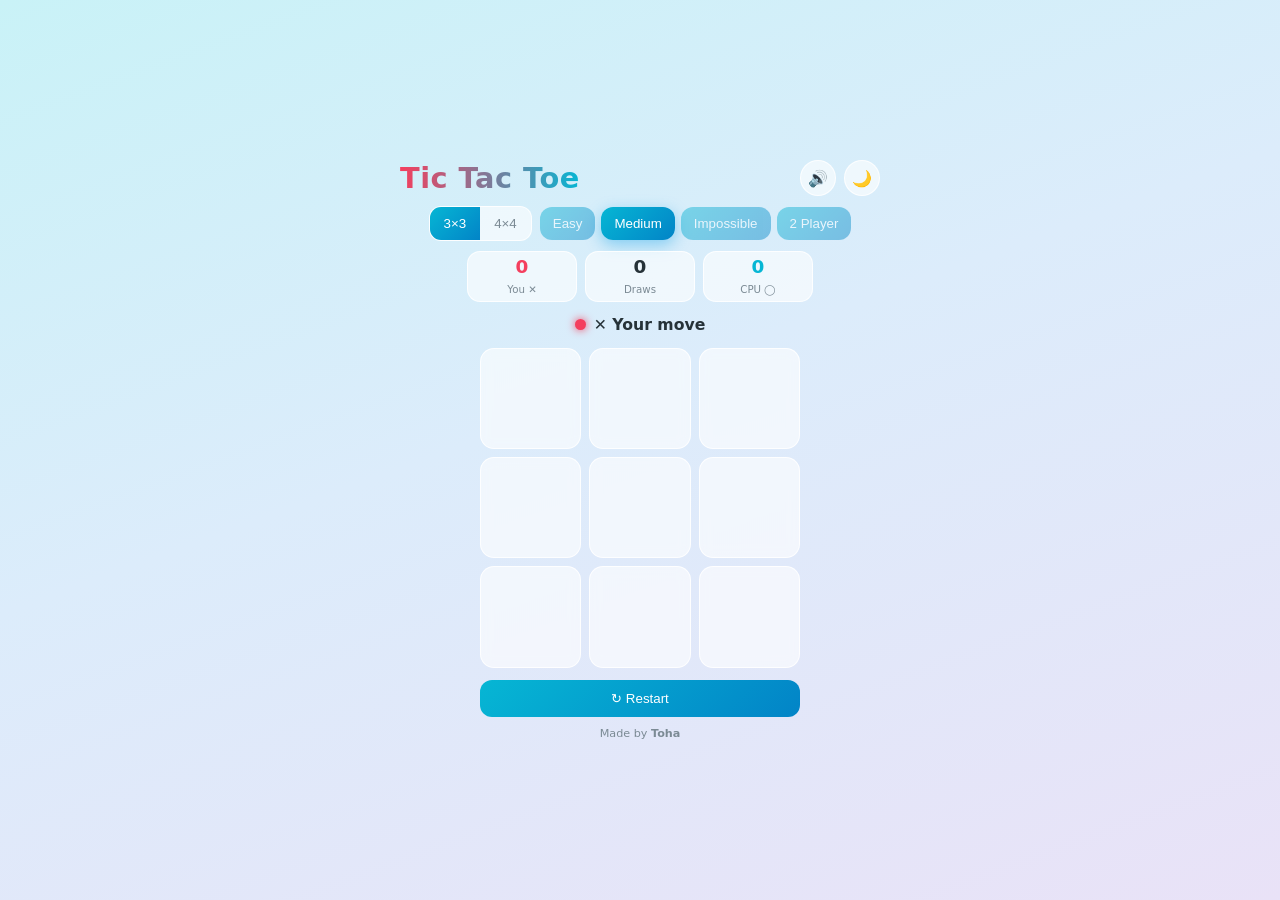
==== commit c139c685: "Add files via upload" ====
--- a/index.html
+++ b/index.html
@@ -1,495 +1,66 @@
-<!DOCTYPE html>
-<html lang="en">
-<head>
-  <meta charset="UTF-8" />
-  <meta name="viewport" content="width=device-width, initial-scale=1" />
-  <title>Tic-Tac-Toe.web</title>
-  <link
-    href="https://fonts.googleapis.com/css2?family=Rubik:wght@400;600&display=swap"
-    rel="stylesheet"
-  />
-  <style>
-    :root {
-      --primary-color: #00bcd4;
-      --primary-hover: #00acc1;
-      --bg-gradient: linear-gradient(135deg, #eceff1, #cfd8dc);
-      --board-bg: #ffffff;
-      --cell-border: #cfd8dc;
-      --win-bg: #c8e6c9;
-      --text-color: #263238;
-      --shadow: 0 10px 20px rgba(0,0,0,0.1);
-      --font-main: 'Rubik', sans-serif;
-    }
-
-    * { box-sizing: border-box; }
-    html, body {
-      margin: 0; padding: 0;
-      font-family: var(--font-main);
-      background: var(--bg-gradient);
-      display: flex;
-      align-items: center;
-      justify-content: center;
-      min-height: 100vh;
-    }
-
-    .container {
-      background: var(--board-bg);
-      padding: 20px;
-      border-radius: 16px;
-      box-shadow: var(--shadow);
-      text-align: center;
-      width: 95%;
-      max-width: 500px;
-      animation: fadeIn 0.5s ease-out;
-      position: relative;
-      transition: all 0.3s ease;
-    }
-
-    .container.game-over {
-      background: #f1f8e9;
-      box-shadow: 0 0 20px rgba(76, 175, 80, 0.4);
-      transform: scale(1.02);
-    }
-
-    h1 {
-      font-size: 2em;
-      margin-bottom: 10px;
-      color: var(--primary-color);
-      font-weight: 600;
-    }
-
-    .board-size, .modes {
-      margin: 10px 0;
-      display: flex;
-      justify-content: center;
-      flex-wrap: wrap;
-      gap: 10px;
-    }
-
-    label {
-      font-size: 1em;
-      color: var(--text-color);
-    }
-
-    input[type="number"] {
-      width: 50px;
-      text-align: center;
-      padding: 6px;
-      border: 1px solid var(--cell-border);
-      border-radius: 5px;
-    }
-
-    .mode {
-      padding: 10px 15px;
-      background-color: var(--primary-color);
-      border: none;
-      color: white;
-      border-radius: 8px;
-      cursor: pointer;
-      font-size: 0.9em;
-      transition: background 0.3s, transform 0.2s;
-    }
-    .mode:hover {
-      background-color: var(--primary-hover);
-      transform: scale(1.05);
-    }
-
-    #status {
-      font-weight: bold;
-      margin: 15px 0;
-      color: var(--text-color);
-      min-height: 1.5em;
-      font-size: 1em;
-    }
-
-    #board {
-      display: grid;
-      gap: 6px;
-      margin: 15px auto;
-      width: 100%;
-      max-width: 400px;
-      aspect-ratio: 1/1;
-    }
-
-    .cell {
-      position: relative;
-      background: #fafafa;
-      border: 2px solid var(--cell-border);
-      border-radius: 12px;
-      cursor: pointer;
-      width: 100%;
-      aspect-ratio: 1/1;
-      transition: background 0.2s;
-    }
-
-    .cell span {
-      position: absolute;
-      top: 50%; left: 50%;
-      transform: translate(-50%, -50%) scale(0);
-      font-size: 2.2em;
-      animation: popIn 0.4s forwards;
-    }
-    .cell-filled span {
-      animation: popIn 0.4s forwards;
-    }
-    @keyframes popIn {
-      from { transform: translate(-50%, -50%) scale(0.3); opacity: 0; }
-      to   { transform: translate(-50%, -50%) scale(1);   opacity: 1; }
-    }
-
-    .win {
-      background-color: var(--win-bg) !important;
-      box-shadow: 0 0 15px #66bb6a;
-    }
-
-    @keyframes fadeIn {
-      from { opacity: 0; transform: scale(0.95); }
-      to   { opacity: 1; transform: scale(1); }
-    }
-
-    /* Play Again overlay */
-    .overlay {
-      position: absolute;
-      top: 0; left: 0; right: 0; bottom: 0;
-      background: rgba(0,0,0,0.5);
-      display: flex;
-      align-items: center;
-      justify-content: center;
-      opacity: 0;
-      pointer-events: none;
-      transition: opacity 0.3s ease;
-      z-index: 20;
-    }
-    .overlay.show {
-      opacity: 1; pointer-events: all;
-    }
-    .overlay-content {
-      background: var(--board-bg);
-      padding: 20px;
-      border-radius: 16px;
-      text-align: center;
-      box-shadow: var(--shadow);
-    }
-
-    .play-again {
-      margin-top: 15px;
-      padding: 10px 25px;
-      font-size: 1em;
-      background-color: var(--primary-color);
-      color: white;
-      border: none;
-      border-radius: 8px;
-      cursor: pointer;
-      transition: background 0.3s, transform 0.2s;
-    }
-    .play-again:hover {
-      background-color: var(--primary-hover);
-      transform: scale(1.05);
-    }
-
-    footer {
-      margin-top: 12px;
-      font-size: 0.75em;
-      color: #78909C;
-    }
-
-    #confettiContainer {
-      position: absolute;
-      top: 0; left: 0; right: 0; bottom: 0;
-      pointer-events: none;
-      z-index: 10;
-    }
-    .confetti {
-      position: absolute;
-      width: 8px; height: 8px;
-      border-radius: 50%;
-      animation: confettiDrop linear forwards;
-      opacity: 0.9;
-    }
-    @keyframes confettiDrop {
-      0% { transform: translateY(0) rotate(0deg); opacity: 1; }
-      100% { transform: translateY(200px) rotate(360deg); opacity: 0; }
-    }
-
-    @media (max-width: 500px) {
-      .mode { flex: 1 0 45%; }
-    }
-  </style>
-</head>
-<body>
-  <div class="container">
-    <h1>Tic Tac Toe</h1>
-    <div id="confettiContainer"></div>
-
-    <div class="board-size">
-      <label for="rowsInput">Rows:</label>
-      <input type="number" id="rowsInput" min="3" max="5" value="3" />
-      <label for="colsInput">Columns:</label>
-      <input type="number" id="colsInput" min="3" max="5" value="3" />
-    </div>
-
-    <div class="modes">
-      <button class="mode" data-level="easy">Easy</button>
-      <button class="mode" data-level="medium">Medium</button>
-      <button class="mode" data-level="impossible">Impossible</button>
-      <button class="mode" data-level="friend">2 Player</button>
-    </div>
-
-    <div id="status">Choose a mode to begin</div>
-    <div id="board"></div>
-
-    <!-- Always-visible Restart button -->
-    <button id="restart" class="play-again">Restart</button>
-
-    <footer>Made by Toha — AIT Inc Ltd</footer>
-
-    <!-- Overlay for Play Again -->
-    <div id="overlay" class="overlay">
-      <div class="overlay-content">
-        <div id="endMessage"></div>
-        <button id="playAgain" class="play-again">Play Again</button>
-      </div>
-    </div>
-  </div>
-
-  <script>
-    let board = [];
-    let rows = 3, cols = 3, winCount = 3;
-    let currentPlayer = 'X', gameActive = false, mode = '';
-    let depthLimit = Infinity;
-
-    const boardContainer   = document.getElementById('board');
-    const statusDisplay    = document.getElementById('status');
-    const confettiContainer= document.getElementById('confettiContainer');
-    const rowsInput        = document.getElementById('rowsInput');
-    const colsInput        = document.getElementById('colsInput');
-    const container        = document.querySelector('.container');
-    const overlay          = document.getElementById('overlay');
-    const endMessage       = document.getElementById('endMessage');
-    const playAgainBtn     = document.getElementById('playAgain');
-    const restartBtn       = document.getElementById('restart');
-
-    // Mode buttons
-    document.querySelectorAll('.mode').forEach(btn => {
-      btn.addEventListener('click', () => {
-        mode = btn.dataset.level;
-        startGame();
-      });
-    });
-
-    // Always-visible Restart
-    restartBtn.addEventListener('click', () => {
-      overlay.classList.remove('show');
-      startGame();
-    });
-
-    // Play Again inside overlay
-    playAgainBtn.addEventListener('click', () => {
-      overlay.classList.remove('show');
-      startGame();
-    });
-
-    // Initialize or restart
-    function startGame() {
-      rows = Math.max(3, Math.min(+rowsInput.value, 5));
-      cols = Math.max(3, Math.min(+colsInput.value, 5));
-      winCount = rows === cols
-        ? (rows === 4 ? 3 : rows)
-        : Math.min(rows, cols);
-      depthLimit = rows * cols > 9 ? 4 : Infinity;
-
-      board = Array(rows * cols).fill('');
-      currentPlayer = 'X';
-      gameActive = true;
-
-      updateStatus();
-      renderBoard();
-      confettiContainer.innerHTML = '';
-      container.classList.remove('game-over');
-      overlay.classList.remove('show');
-    }
-
-    function renderBoard() {
-      boardContainer.innerHTML = '';
-      boardContainer.style.gridTemplateColumns = `repeat(${cols},1fr)`;
-      board.forEach((_, i) => {
-        const cell = document.createElement('div');
-        cell.className = 'cell';
-        cell.dataset.index = i;
-        cell.addEventListener('click', onCellClick);
-        cell.appendChild(document.createElement('span'));
-        boardContainer.appendChild(cell);
-      });
-    }
-
-    function onCellClick() {
-      const idx = +this.dataset.index;
-      if (!gameActive || board[idx]) return;
-      makeMove(idx, currentPlayer);
-      if (gameActive && mode !== 'friend') {
-        setTimeout(() => {
-          const ai = getComputerMove(mode);
-          if (ai !== null) makeMove(ai, 'O');
-        }, 300);
-      }
-    }
-
-    function makeMove(idx, player) {
-      board[idx] = player;
-      const cell = boardContainer.querySelector(`.cell[data-index="${idx}"]`);
-      cell.querySelector('span').textContent = player === 'X' ? '❌' : '⭕';
-      cell.classList.add('cell-filled');
-
-      const winLine = checkWinForPlayer(player);
-      if (winLine) {
-        highlightWin(winLine);
-        finishGame(`${player === 'X' ? '❌' : '⭕'} wins! 🎉`);
-      }
-      else if (board.every(v => v)) {
-        finishGame('Draw! 🤝');
-      }
-      else {
-        currentPlayer = player === 'X' ? 'O' : 'X';
-        if (mode === 'friend') {
-          statusDisplay.textContent = `${currentPlayer === 'X' ? '❌' : '⭕'}'s turn`;
-        }
-      }
-    }
-
-    function finishGame(msg) {
-      statusDisplay.textContent = msg;
-      gameActive = false;
-      container.classList.add('game-over');
-      showConfetti();
-      endMessage.textContent = msg;
-      overlay.classList.add('show');
-    }
-
-    function updateStatus() {
-      let text = mode === 'friend'
-        ? "2 Player Mode: ❌'s Turn"
-        : mode
-          ? `Playing ${mode.toUpperCase()} AI: Your Move!`
-          : "Choose a mode to begin";
-      if (rows !== cols) text += ` (${winCount} in a row to win)`;
-      statusDisplay.textContent = text;
-    }
-
-    function checkWinForPlayer(player) {
-      const dirs = [{r:0,c:1},{r:1,c:0},{r:1,c:1},{r:1,c:-1}];
-      for (let r=0; r<rows; r++) {
-        for (let c=0; c<cols; c++) {
-          const i = r*cols + c;
-          if (board[i] !== player) continue;
-          for (let {r:dr,c:dc} of dirs) {
-            const seq = [];
-            let ok = true;
-            for (let k=0; k<winCount; k++) {
-              const nr = r + dr*k, nc = c + dc*k;
-              if (nr<0||nc<0||nr>=rows||nc>=cols||board[nr*cols+nc]!==player) {
-                ok = false; break;
-              }
-              seq.push(nr*cols + nc);
-            }
-            if (ok) return seq;
-          }
-        }
-      }
-      return null;
-    }
-
-    function highlightWin(line) {
-      line.forEach(i => {
-        boardContainer.querySelector(`.cell[data-index="${i}"]`)
-          .classList.add('win');
-      });
-    }
-
-    function getAvailableMoves() {
-      return board
-        .map((v,i) => v === '' ? i : null)
-        .filter(i => i !== null);
-    }
-
-    function getComputerMove(level) {
-      const moves = getAvailableMoves();
-      if (!moves.length) return null;
-      if (level === 'easy') {
-        return moves[Math.floor(Math.random() * moves.length)];
-      }
-      if (level === 'medium') {
-        // Win if possible
-        for (let m of moves) {
-          board[m] = 'O';
-          if (checkWinForPlayer('O')) { board[m] = ''; return m; }
-          board[m] = '';
-        }
-        // Block
-        for (let m of moves) {
-          board[m] = 'X';
-          if (checkWinForPlayer('X')) { board[m] = ''; return m; }
-          board[m] = '';
-        }
-        return moves[Math.floor(Math.random() * moves.length)];
-      }
-      return minimaxMove();
-    }
-
-    function minimaxMove() {
-      let best = -Infinity, choice = null;
-      getAvailableMoves().forEach(i => {
-        board[i] = 'O';
-        const val = minimax(0, false);
-        board[i] = '';
-        if (val > best) { best = val; choice = i; }
-      });
-      return choice;
-    }
-
-    function minimax(depth, isMax) {
-      const evalScore = evaluateBoard();
-      if (evalScore !== null || depth >= depthLimit) {
-        return evalScore ?? 0;
-      }
-      const moves = getAvailableMoves();
-      let best = isMax ? -Infinity : Infinity;
-      for (let m of moves) {
-        board[m] = isMax ? 'O' : 'X';
-        const val = minimax(depth + 1, !isMax);
-        board[m] = '';
-        best = isMax ? Math.max(best, val) : Math.min(best, val);
-      }
-      return best;
-    }
-
-    function evaluateBoard() {
-      if (checkWinForPlayer('O')) return 10;
-      if (checkWinForPlayer('X')) return -10;
-      if (board.every(c => c !== '')) return 0;
-      return null;
-    }
-
-    function showConfetti() {
-      const colors = ['#80deea','#ffccbc','#ffe082','#d1c4e9','#c5e1a5'];
-      for (let i=0; i<30; i++) {
-        const dot = document.createElement('div');
-        dot.className = 'confetti';
-        dot.style.left = Math.random()*100 + '%';
-        dot.style.top  = '-20px';
-        dot.style.backgroundColor = colors[
-          Math.floor(Math.random()*colors.length)
-        ];
-        dot.style.animationDuration = `${Math.random()*0.5 + 1.2}s`;
-        dot.style.animationDelay    = `${Math.random()*0.5}s`;
-        confettiContainer.appendChild(dot);
-      }
-      setTimeout(() => {
-        confettiContainer.innerHTML = '';
-      }, 2500);
-    }
-
-    // Launch initial board
-    startGame();
-  </script>
-</body>
-</html>
+<!DOCTYPE html>
+<html lang="en">
+<head>
+  <meta charset="UTF-8" />
+  <meta name="viewport" content="width=device-width, initial-scale=1, viewport-fit=cover, user-scalable=no" />
+  <meta name="theme-color" content="#e0f7fa" id="metaTheme" />
+  <title>Tic Tac Toe</title>
+
+</head>
+<body>
+  <main class="game">
+    <div class="top">
+      <h1>Tic Tac Toe</h1>
+      <div class="toggles">
+        <button id="soundToggle" class="icon-btn" title="Sound">🔊</button>
+        <button id="themeToggle" class="icon-btn" title="Theme">🌙</button>
+      </div>
+    </div>
+
+    <div class="controls">
+      <div class="seg" id="sizeSeg">
+        <button class="seg-btn active" data-size="3">3×3</button>
+        <button class="seg-btn" data-size="4">4×4</button>
+      </div>
+      <div class="modes">
+        <button class="mode" data-level="easy">Easy</button>
+        <button class="mode active" data-level="medium">Medium</button>
+        <button class="mode" data-level="impossible">Impossible</button>
+        <button class="mode" data-level="friend">2 Player</button>
+      </div>
+    </div>
+
+    <div class="scoreboard" id="scoreboard" title="Double-click to reset">
+      <div class="score x"><b id="scoreX">0</b><small id="xLabel">You ✕</small></div>
+      <div class="score"><b id="scoreD">0</b><small>Draws</small></div>
+      <div class="score o"><b id="scoreO">0</b><small id="oLabel">CPU ◯</small></div>
+    </div>
+
+    <div class="status"><span class="dot x" id="dot"></span><span id="statusText">Loading…</span></div>
+
+    <div class="board-wrap">
+      <div id="board" data-turn="X" role="grid" aria-label="Board"></div>
+      <svg id="winLine" viewBox="0 0 100 100" preserveAspectRatio="none"></svg>
+    </div>
+
+    <button id="restart" class="btn">↻ Restart</button>
+    <footer>Made by <b>Toha</b></footer>
+  </main>
+
+  <div id="confetti"></div>
+
+  <div id="overlay" class="overlay">
+    <div class="overlay-card">
+      <p id="endMessage"></p>
+      <div class="row">
+        <button id="playAgain" class="btn">Play Again</button>
+        <button id="closeOverlay" class="btn ghost">Close</button>
+      </div>
+    </div>
+  </div>
+
+  <noscript><p style="text-align:center">This game needs JavaScript.</p></noscript>
+    <link rel="stylesheet" href="main.css" />
+    <script src="script.js"></script>
+</body>
+</html>
--- a/main.css
+++ b/main.css
@@ -0,0 +1,214 @@
+
+    :root {
+      /* FIXED board size — no shake, no responsive growing/shrinking */
+      --board: 320px;
+      --x: #f43f5e;  --o: #06b6d4;  --win: #22c55e;
+      --text: #263238;  --muted: #7b8a94;
+      --cell: rgba(255,255,255,.60);
+      --cell-brd: rgba(255,255,255,.85);
+      --cell-hover: rgba(6,182,212,.12);
+      --soft: rgba(0,0,0,.055);
+      --primary: linear-gradient(135deg,#06b6d4,#0284c7);
+      --bg: linear-gradient(160deg,#c9f2f7 0%,#dcecfb 45%,#e9e2f7 100%);
+    }
+    body.dark {
+      --text: #e8f0f4;  --muted: #8fa3ad;
+      --cell: rgba(255,255,255,.055);
+      --cell-brd: rgba(255,255,255,.12);
+      --cell-hover: rgba(34,211,238,.13);
+      --soft: rgba(255,255,255,.08);
+      --primary: linear-gradient(135deg,#06b6d4,#2563eb);
+      --bg: linear-gradient(160deg,#0c1b22 0%,#14262f 50%,#1b2138 100%);
+    }
+    * { box-sizing: border-box; -webkit-tap-highlight-color: transparent; }
+
+    /* ---------- fit the screen: fixed, no scroll, no bounce ---------- */
+    html, body { height: 100%; margin: 0; overflow: hidden; }
+    body {
+      font-family: system-ui, -apple-system, 'Segoe UI', Roboto, 'Rubik', sans-serif;
+      color: var(--text);
+      background: var(--bg) fixed;
+      display: flex; align-items: center; justify-content: center;
+      padding: max(8px, env(safe-area-inset-top)) 10px max(8px, env(safe-area-inset-bottom));
+      transition: background .4s, color .3s;
+      -webkit-user-select: none; user-select: none;
+    }
+
+    .game {
+      display: flex; flex-direction: column; align-items: center;
+      gap: 10px;
+      width: min(96vw, 480px);
+      max-height: 100%;
+    }
+
+    /* ------------------------------ header --------------------------- */
+    .top { display: flex; align-items: center; justify-content: space-between; width: 100%; }
+    h1 {
+      margin: 0; font-weight: 800; letter-spacing: .5px;
+      font-size: clamp(1.25rem, 5.4vw, 1.8rem);
+      background: linear-gradient(90deg, var(--x), var(--o));
+      -webkit-background-clip: text; background-clip: text; color: transparent;
+    }
+    .toggles { display: flex; gap: 8px; }
+    .icon-btn {
+      width: 36px; height: 36px; border-radius: 50%;
+      border: 1px solid var(--cell-brd); background: var(--cell);
+      color: var(--text); font-size: 1rem; cursor: pointer;
+      transition: background .25s;
+    }
+    .icon-btn:hover { background: var(--cell-hover); }
+
+    /* ----------------------- controls: size + modes ------------------ */
+    .controls {
+      display: flex; flex-wrap: wrap; justify-content: center;
+      align-items: center; gap: 8px; width: 100%;
+    }
+    .seg {
+      display: flex; border-radius: 12px; overflow: hidden;
+      border: 1.5px solid var(--cell-brd); background: var(--cell);
+    }
+    .seg-btn {
+      border: none; background: transparent; color: var(--muted);
+      font: 600 .82rem inherit; padding: 9px 14px; cursor: pointer;
+      transition: background .25s, color .25s;
+    }
+    .seg-btn.active { background: var(--primary); color: #fff; }
+    .modes { display: flex; flex-wrap: wrap; gap: 6px; justify-content: center; }
+    .mode {
+      padding: 9px 13px; border: none; border-radius: 12px; cursor: pointer;
+      font: 600 clamp(.68rem, 2.8vw, .8rem) inherit;
+      color: #fff; background: var(--primary);
+      opacity: .45;
+      transition: opacity .25s, box-shadow .25s;
+    }
+    .mode:hover { opacity: .8; }
+    .mode.active { opacity: 1; box-shadow: 0 5px 16px rgba(3,155,229,.4); }
+
+    /* ---------------------------- scoreboard ------------------------- */
+    .scoreboard { display: flex; gap: 8px; width: 100%; justify-content: center; }
+    .score {
+      flex: 1; max-width: 110px; text-align: center;
+      background: var(--cell); border: 1px solid var(--cell-brd);
+      border-radius: 13px; padding: 4px 2px;
+    }
+    .score b  { display: block; font-size: 1.15rem; line-height: 1.15; font-variant-numeric: tabular-nums; }
+    .score small { color: var(--muted); font-size: .64rem; }
+    .score.x b { color: var(--x); }  .score.o b { color: var(--o); }
+
+    /* ------------------------------ status --------------------------- */
+    .status {
+      display: flex; align-items: center; gap: 8px;
+      min-height: 26px; font-weight: 600;
+      font-size: clamp(.84rem, 3.4vw, .98rem);
+    }
+    .dot {
+      width: 11px; height: 11px; border-radius: 50%;
+      background: var(--o); box-shadow: 0 0 9px var(--o); flex: none;
+      transition: background .3s, box-shadow .3s;
+    }
+    .dot.x { background: var(--x); box-shadow: 0 0 9px var(--x); }
+
+    /* ------------------------------ board ---------------------------- */
+    .board-wrap { position: relative; width: var(--board); height: var(--board); }
+    #board {
+      display: grid; width: 100%; height: 100%;
+      grid-template-columns: repeat(var(--n), 1fr);
+      gap: 8px;
+    }
+    .cell {
+      position: relative; display: flex; align-items: center; justify-content: center;
+      background: var(--cell); border: 1.5px solid var(--cell-brd);
+      border-radius: 14px;
+      cursor: pointer; padding: 0; font: inherit; touch-action: manipulation;
+      backdrop-filter: blur(6px); -webkit-backdrop-filter: blur(6px);
+      transition: background .2s;
+    }
+    .cell:hover  { background: var(--cell-hover); }
+    .cell:focus-visible { outline: 3px solid var(--o); outline-offset: 2px; }
+    .cell.filled { cursor: default; }
+
+    /* ghost preview */
+    #board[data-turn="X"] .cell:not(.filled):hover::after,
+    #board[data-turn="O"] .cell:not(.filled):hover::after {
+      position: absolute; font-weight: 800; opacity: .22; pointer-events: none;
+      font-size: calc(var(--board) / (var(--n) * 2.3));
+    }
+    #board[data-turn="X"] .cell:not(.filled):hover::after { content: '✕'; color: var(--x); }
+    #board[data-turn="O"] .cell:not(.filled):hover::after { content: '◯'; color: var(--o); }
+
+    /* hand-drawn marks */
+    .cell svg { width: 62%; height: 62%; overflow: visible; }
+    .st { fill: none; stroke-width: 11; stroke-linecap: round;
+          stroke-dasharray: 1; stroke-dashoffset: 1; animation: draw .28s ease forwards; }
+    .sx { stroke: var(--x); filter: drop-shadow(0 2px 5px rgba(244,63,94,.35)); }
+    .so { stroke: var(--o); filter: drop-shadow(0 2px 5px rgba(6,182,212,.35)); }
+    .s2 { animation-delay: .13s; }
+    .oc { animation-duration: .42s; }
+    @keyframes draw { to { stroke-dashoffset: 0; } }
+
+    /* win highlight + line */
+    .cell.win { background: rgba(34,197,94,.18); animation: pulse .7s ease-in-out infinite alternate; }
+    @keyframes pulse {
+      from { box-shadow: 0 0 4px  rgba(34,197,94,.25); }
+      to   { box-shadow: 0 0 20px rgba(34,197,94,.6); }
+    }
+    #winLine { position: absolute; inset: 0; width: 100%; height: 100%; pointer-events: none; overflow: visible; }
+    #winLine line {
+      stroke: var(--win); stroke-width: 5; stroke-linecap: round;
+      stroke-dasharray: 1; stroke-dashoffset: 1;
+      animation: draw .45s .15s ease forwards;
+      filter: drop-shadow(0 0 7px rgba(34,197,94,.8));
+    }
+    #winLine.n4 line { stroke-width: 4; }
+
+    /* ---------------------------- restart ---------------------------- */
+    .btn {
+      font: 600 .95rem inherit; color: #fff;
+      background: var(--primary); border: none; border-radius: 12px;
+      padding: 11px 26px; cursor: pointer; touch-action: manipulation;
+      transition: background .25s, box-shadow .25s;
+    }
+    .btn:hover  { box-shadow: 0 8px 20px rgba(3,155,229,.35); }
+    .btn.ghost { background: transparent; color: var(--muted); border: 1.5px solid var(--cell-brd); }
+    #restart { width: var(--board); max-width: 100%; margin-top: 2px; }
+
+    footer { font-size: .7rem; color: var(--muted); }
+    footer b { cursor: help; }
+
+    /* ------------------------ overlay + confetti ---------------------- */
+    .overlay {
+      position: fixed; inset: 0; z-index: 40;
+      background: rgba(6,18,26,.5);
+      backdrop-filter: blur(5px); -webkit-backdrop-filter: blur(5px);
+      display: flex; align-items: center; justify-content: center;
+      opacity: 0; pointer-events: none; transition: opacity .3s;
+    }
+    .overlay.show { opacity: 1; pointer-events: all; }
+    .overlay-card {
+      background: var(--cell); border: 1px solid var(--cell-brd);
+      backdrop-filter: blur(18px); -webkit-backdrop-filter: blur(18px);
+      border-radius: 20px; padding: 26px 32px; text-align: center;
+      box-shadow: 0 20px 60px rgba(0,0,0,.3);
+      transform: scale(.85); transition: transform .3s cubic-bezier(.34,1.56,.64,1);
+    }
+    .overlay.show .overlay-card { transform: scale(1); }
+    #endMessage { margin: 0 0 10px; font-size: clamp(1.1rem, 5vw, 1.4rem); font-weight: 800; }
+    .row { display: flex; gap: 10px; justify-content: center; }
+
+    #confetti { position: fixed; inset: 0; pointer-events: none; z-index: 30; overflow: hidden; }
+    .confetti { position: absolute; width: 8px; height: 8px; border-radius: 2px;
+                animation: drop linear forwards; }
+    @keyframes drop {
+      0%   { transform: translateY(-10px) rotate(0); opacity: 1; }
+      100% { transform: translateY(105vh) rotate(560deg); opacity: 0; }
+    }
+
+    /* ----------- small screens: shrink chrome, board stays fixed ------ */
+    @media (max-width: 360px) {
+      :root { --board: 280px; }
+    }
+    @media (max-height: 640px) {
+      .scoreboard { display: none; }
+      footer { display: none; }
+      .game { gap: 6px; }
+    }
